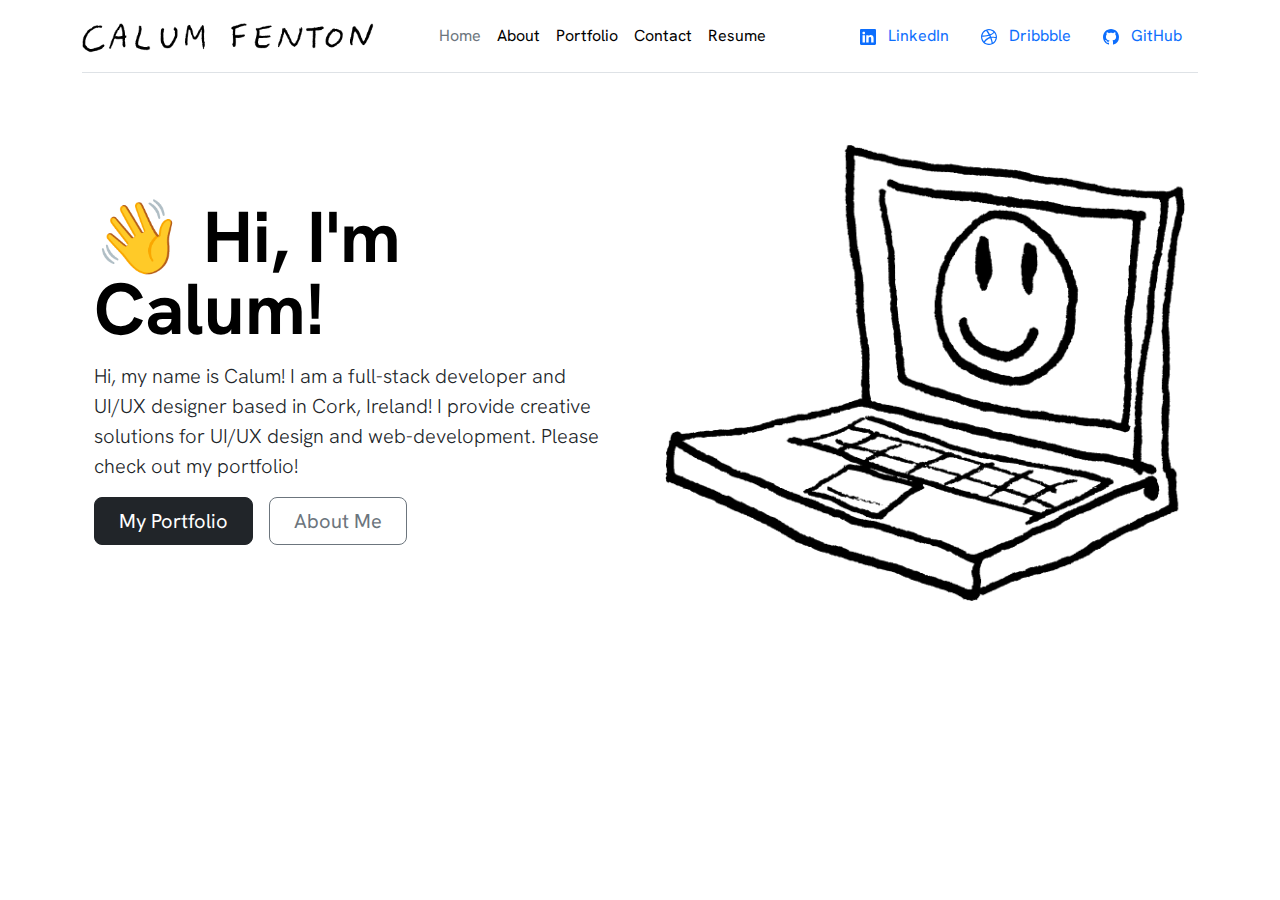
==== index.html @ f4a14f97 "Added rules to .gitignore file" ====
<!DOCTYPE html>
<html lang="en">
<head>
    <meta charset="UTF-8">
    <meta name="viewport" content="width=device-width, initial-scale=1.0">
    <title>Calum Fenton - UX Designer and Front-end Developer</title>
    <!-- Favicon -->
    <link rel="icon" type="image/x-icon" href="./assets/favicon/favicon.ico">
    <!-- Web App Manifest Favicon -->
    <link rel="manifest" href="./assets/favicon/site.webmanifest">
    <!-- bootstrap and CSS -->
    <link rel="stylesheet" href="css/bootstrap.min.css">
    <link rel="stylesheet" href="css/bootstrap-grid.min.css">
    <link rel="stylesheet" href="css/portfolio.css">
    <link rel="stylesheet" href="https://fonts.googleapis.com/css?family=Hanken+Grotesk">
    <style>
        body{
            font-family: 'Hanken Grotesk', Helvetica, sans-serif;
        }
    </style>
    <!-- SEO -->
    <meta name="robots" content="index, follow">
    <meta property="og:title" content="Calum Fenton - UX Designer and Front-end Developer">
    <meta property="og:description" content="Hi, I'm Calum! A designer and front-end developer based in Cork, Ireland. Explore my portfolio and learn more about my skills and projects.">
    <meta property="og:image" content="https://www.calumfenton.com/assets/images/laptop.png">
</head>
<body>
    <div class="container">
        <header class="d-flex flex-wrap align-items-center justify-content-center justify-content-md-between py-3 mb-4 border-bottom">
            <div class="col-md-3 mb-2 mb-md-0">
                <a href="" class="d-flex align-items-center mb-3 mb-md-0 me-md-auto link-body-emphasis text-decoration-none" id="logo-link">
                    <!-- <img class="bi me-2" height="50" src="./assets/logo/portfolio_logo_black.png" alt="Portfolio website Logo" /> -->
                    <img class="bi me-2 mt-1" height="30" src="./assets/images/signature.png" alt="Portfolio website Logo" />
                </a>
            </div>
      
            <ul class="nav col-auto col-md-auto mb-2 justify-content-center mb-md-0">
                <li><a href="" class="nav-link ps-3 pe-2 text-secondary" id="home-link">Home</a></li>
                <li><a href="./about/index.html" class="nav-link px-2 link-body-emphasis" id="about-link">About</a></li>
                <li><a href="./portfolio/index.html" class="nav-link px-2 link-body-emphasis" id="portfolio-link">Portfolio</a></li>
                <li><a href="./contact/index.html" class="nav-link px-2 link-body-emphasis" id="contact-link">Contact</a></li>
                <li><a href="./resume/index.html" class="nav-link ps-2 pe-3 link-body-emphasis" id="cv-link">Resume</a></li>
            </ul>

            <div class="col-auto text-end">
                <ul class="nav nav-pills align-items-center">
                    <li class="nav-item">
                        <a href="https://www.linkedin.com/in/calumfenton/" class="nav-link">
                        <svg xmlns="http://www.w3.org/2000/svg" width="16" height="16" fill="currentColor" class="bi bi-linkedin me-2" viewBox="0 0 16 16">
                            <path d="M0 1.146C0 .513.526 0 1.175 0h13.65C15.474 0 16 .513 16 1.146v13.708c0 .633-.526 1.146-1.175 1.146H1.175C.526 16 0 15.487 0 14.854V1.146zm4.943 12.248V6.169H2.542v7.225h2.401m-1.2-8.212c.837 0 1.358-.554 1.358-1.248-.015-.709-.52-1.248-1.342-1.248-.822 0-1.359.54-1.359 1.248 0 .694.521 1.248 1.327 1.248h.016zm4.908 8.212V9.359c0-.216.016-.432.08-.586.173-.431.568-.878 1.232-.878.869 0 1.216.662 1.216 1.634v3.865h2.401V9.25c0-2.22-1.184-3.252-2.764-3.252-1.274 0-1.845.7-2.165 1.193v.025h-.016a5.54 5.54 0 0 1 .016-.025V6.169h-2.4c.03.678 0 7.225 0 7.225h2.4"/>
                        </svg>
                        LinkedIn
                        </a>
                    </li>
                    <li class="nav-item">
                        <a href="https://dribbble.com/caltf" class="nav-link">
                            <svg xmlns="http://www.w3.org/2000/svg" width="16" height="16" fill="currentColor" class="bi bi-dribbble me-2" viewBox="0 0 16 16">
                                <path fill-rule="evenodd" d="M8 0C3.584 0 0 3.584 0 8s3.584 8 8 8c4.408 0 8-3.584 8-8s-3.592-8-8-8m5.284 3.688a6.802 6.802 0 0 1 1.545 4.251c-.226-.043-2.482-.503-4.755-.217-.052-.112-.096-.234-.148-.355-.139-.33-.295-.668-.451-.99 2.516-1.023 3.662-2.498 3.81-2.69zM8 1.18c1.735 0 3.323.65 4.53 1.718-.122.174-1.155 1.553-3.584 2.464-1.12-2.056-2.36-3.74-2.551-4A6.95 6.95 0 0 1 8 1.18zm-2.907.642A43.123 43.123 0 0 1 7.627 5.77c-3.193.85-6.013.833-6.317.833a6.865 6.865 0 0 1 3.783-4.78zM1.163 8.01V7.8c.295.01 3.61.053 7.02-.971.199.381.381.772.555 1.162l-.27.078c-3.522 1.137-5.396 4.243-5.553 4.504a6.817 6.817 0 0 1-1.752-4.564zM8 14.837a6.785 6.785 0 0 1-4.19-1.44c.12-.252 1.509-2.924 5.361-4.269.018-.009.026-.009.044-.017a28.246 28.246 0 0 1 1.457 5.18A6.722 6.722 0 0 1 8 14.837m3.81-1.171c-.07-.417-.435-2.412-1.328-4.868 2.143-.338 4.017.217 4.251.295a6.774 6.774 0 0 1-2.924 4.573z"/>
                            </svg>
                            Dribbble
                        </a>
                    </li>
                    <li class="nav-item">
                        <a href="https://github.com/caltfi" class="nav-link">
                            <svg xmlns="http://www.w3.org/2000/svg" width="16" height="16" fill="currentColor" class="bi bi-github me-2" viewBox="0 0 16 16">
                                <path d="M8 0C3.58 0 0 3.58 0 8c0 3.54 2.29 6.53 5.47 7.59.4.07.55-.17.55-.38 0-.19-.01-.82-.01-1.49-2.01.37-2.53-.49-2.69-.94-.09-.23-.48-.94-.82-1.13-.28-.15-.68-.52-.01-.53.63-.01 1.08.58 1.23.82.72 1.21 1.87.87 2.33.66.07-.52.28-.87.51-1.07-1.78-.2-3.64-.89-3.64-3.95 0-.87.31-1.59.82-2.15-.08-.2-.36-1.02.08-2.12 0 0 .67-.21 2.2.82.64-.18 1.32-.27 2-.27.68 0 1.36.09 2 .27 1.53-1.04 2.2-.82 2.2-.82.44 1.1.16 1.92.08 2.12.51.56.82 1.27.82 2.15 0 3.07-1.87 3.75-3.65 3.95.29.25.54.73.54 1.48 0 1.07-.01 1.93-.01 2.2 0 .21.15.46.55.38A8.012 8.012 0 0 0 16 8c0-4.42-3.58-8-8-8"/>
                            </svg>
                            GitHub
                        </a>
                    </li>
                </ul>
            </div>
        </header>
    </div>

    <div class="container col-xxl-8 px-4 py-5">
        <div class="row flex-lg-row-reverse align-items-center g-5">
          <div class="col-10 col-sm-8 col-lg-6">
            <img src="./assets/images/laptop.png" class="d-block mx-lg-auto img-fluid" height="350" alt="A happy laptop. A happy user.">
          </div>
          <div class="col-lg-6">
            <h1 class="display-2 fw-bold text-body-emphasis lh-1 mb-3">&#128075; Hi, I'm Calum!</h1>
            <p class="lead">Hi, my name is Calum! I am a full-stack developer and UI/UX designer based in Cork, Ireland! I provide creative solutions for UI/UX design and web-development. Please check out my portfolio!</p>
            <div class="d-grid gap-2 d-md-flex justify-content-md-start">
              <a href="./portfolio/index.html" class="btn btn-dark btn-lg px-4 me-md-2" id="portfolio-button">My Portfolio</a>
              <a href="./about/index.html" class="btn btn-outline-secondary btn-lg px-4" id="about-button">About Me</a>
            </div>
          </div>
        </div>
    </div>
    <!-- bootstrap -->
    <script src="./js/bootstrap.min.js"></script>
    <script src="./js/bootstrap.bundle.min.js"></script>
</body>
</html>
---- css/portfolio.css ----
body{
    font-family: 'Hanken Grotesk', Helvetica, sans-serif;
}

.portfolio-card{
    cursor: pointer;
    transition: all 0.5s ease;
    max-width: 900px;
    height: 250px;
}
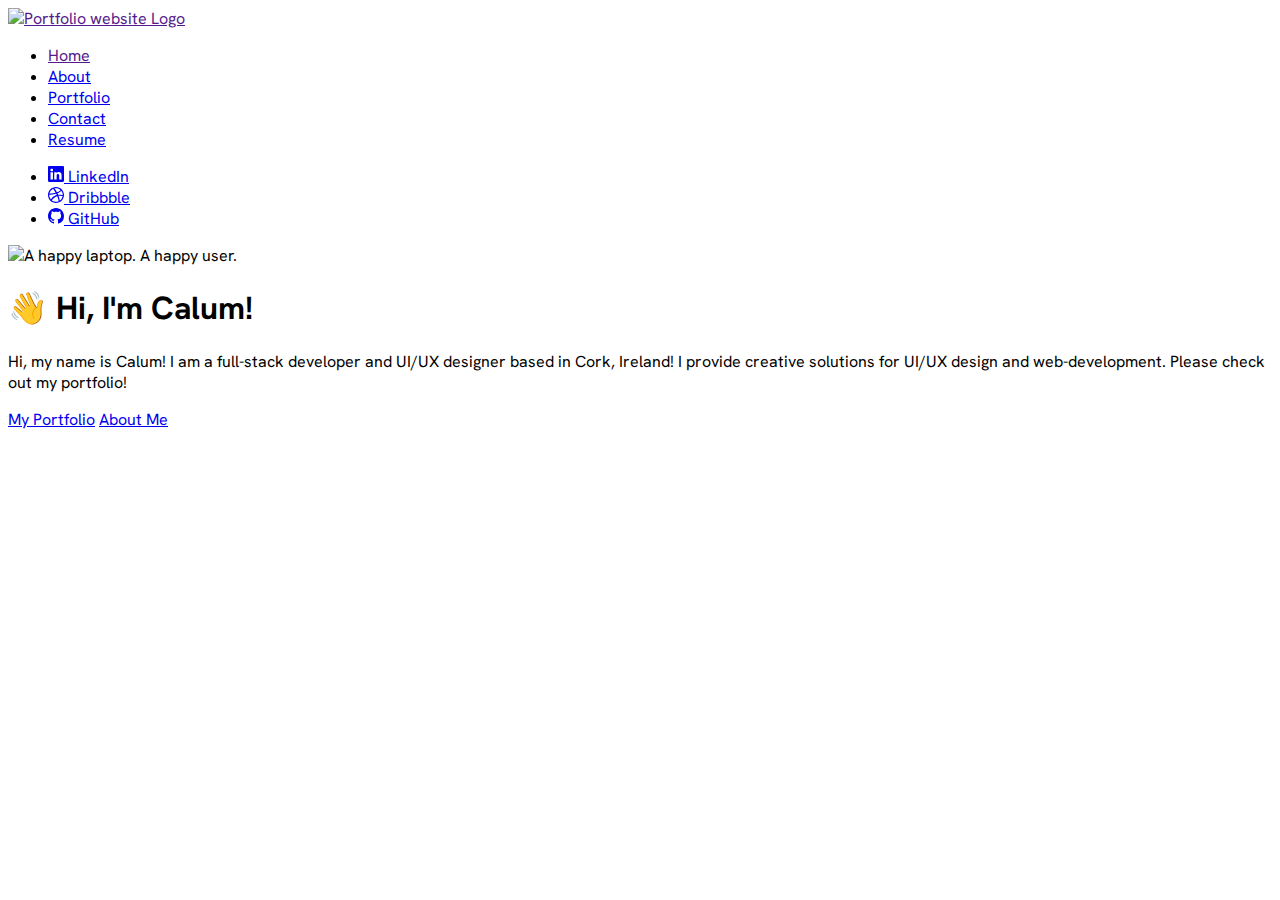
==== commit 6fe947d8: "changed canonical links" ====
--- a/index.html
+++ b/index.html
@@ -23,6 +23,7 @@
     <meta property="og:title" content="Calum Fenton - UX Designer and Front-end Developer">
     <meta property="og:description" content="Hi, I'm Calum! A designer and front-end developer based in Cork, Ireland. Explore my portfolio and learn more about my skills and projects.">
     <meta property="og:image" content="https://www.calumfenton.com/assets/images/laptop.png">
+    <link rel="canonical" href="https://www.calumfenton.com">
 </head>
 <body>
     <div class="container">
